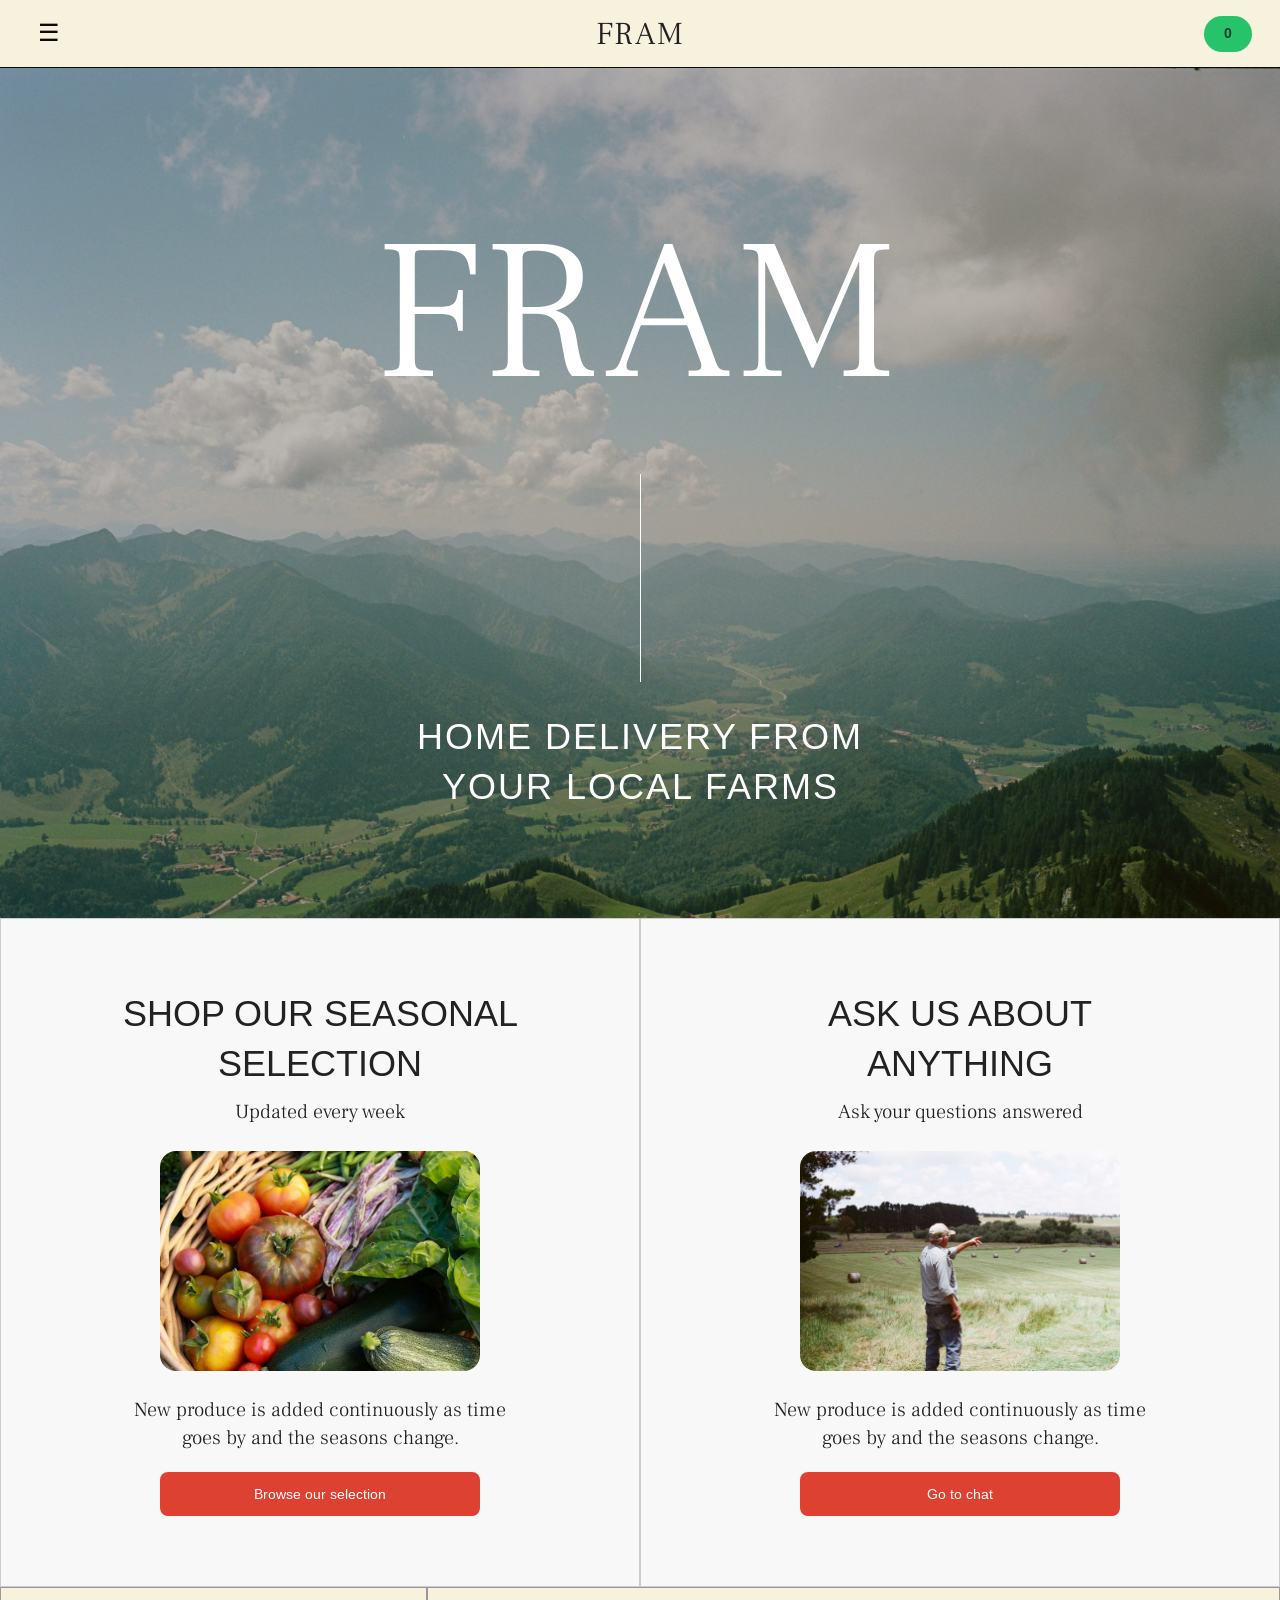
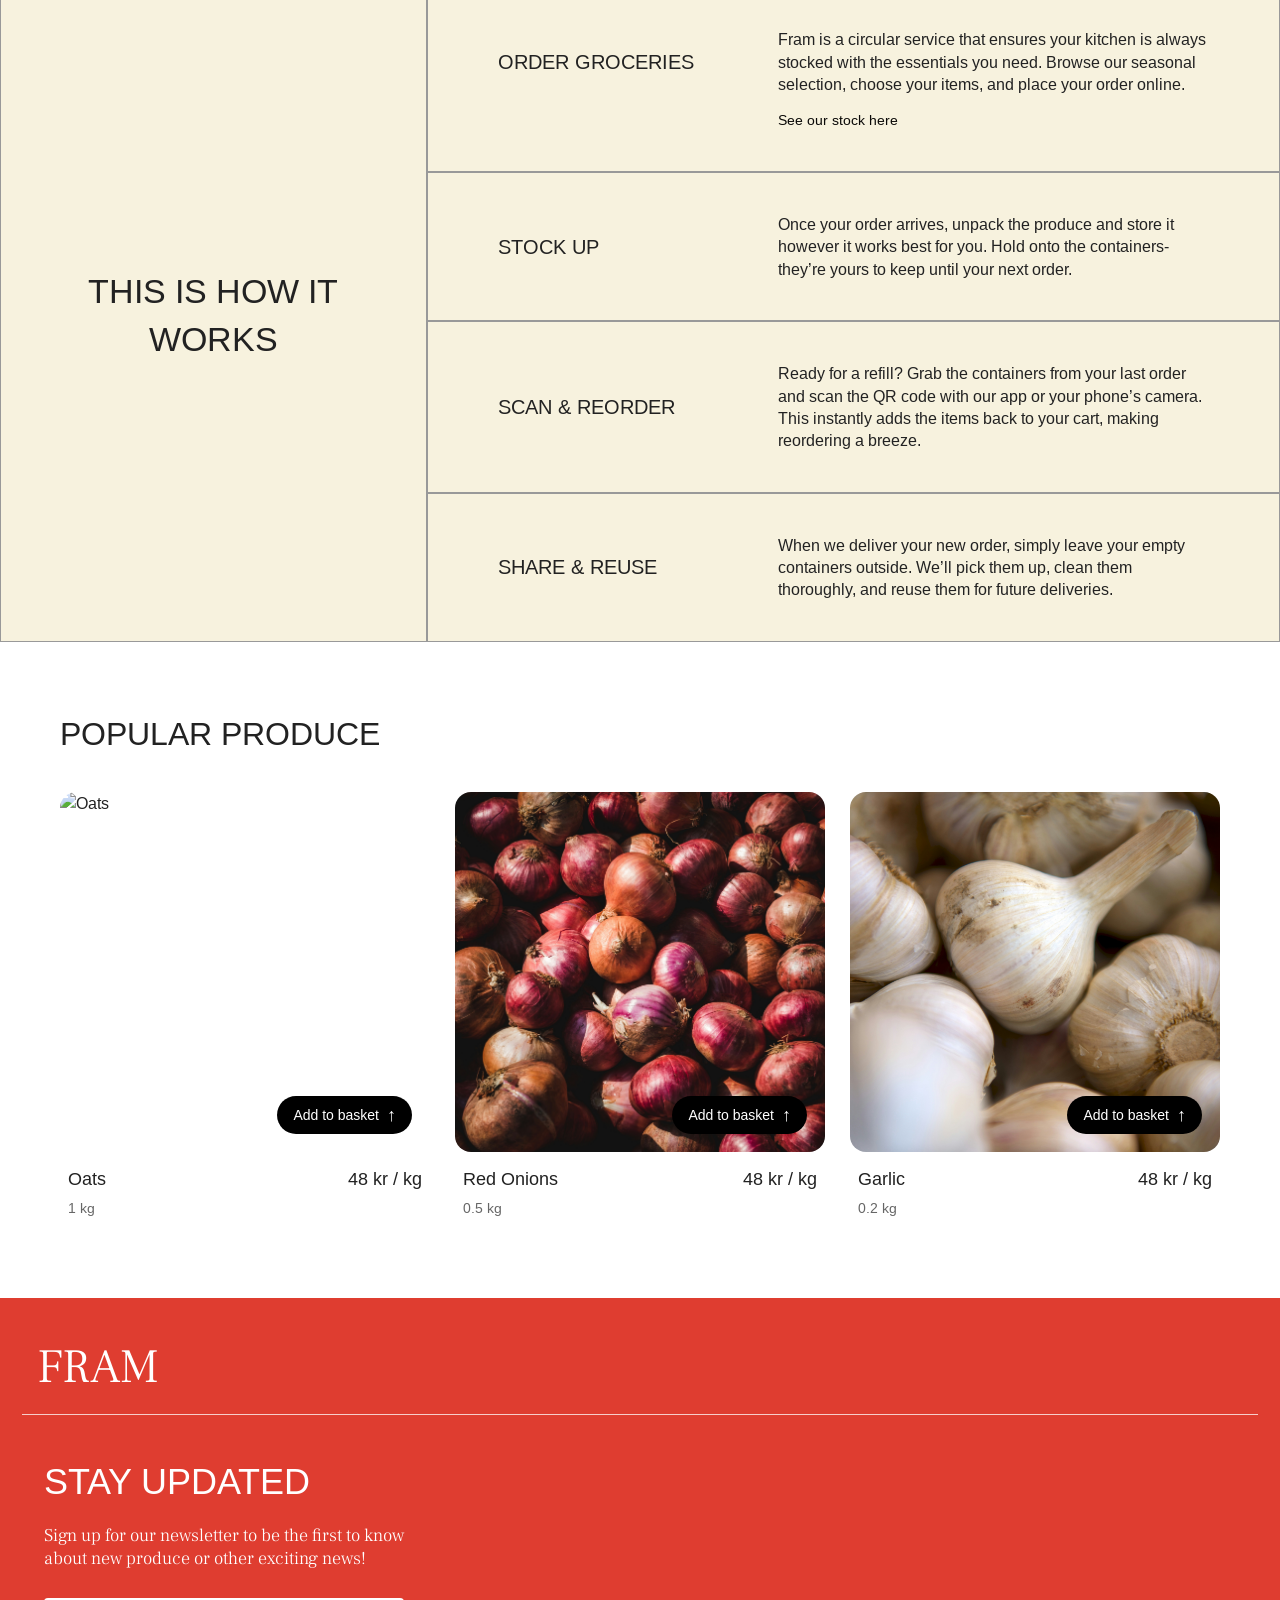
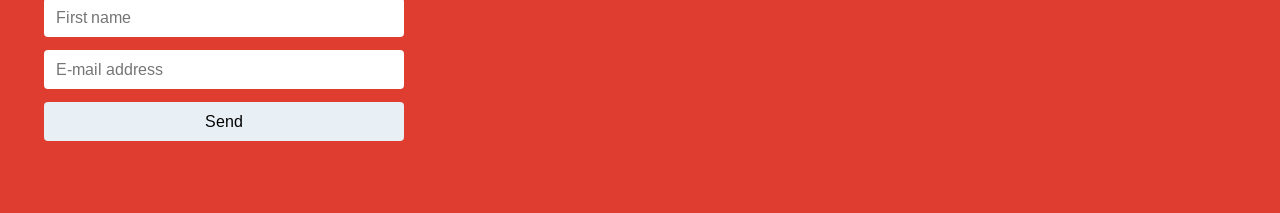
==== Code/index.html @ a62b8691 "Added the whole code for the homepage" ====
<!DOCTYPE html>
<html lang="en">
  
<head>
  <meta charset="UTF-8" />
  <meta name="viewport" content="width=device-width, initial-scale=1.0" />
  <title>FRAM</title>
  <link rel="stylesheet" href="styles.css" />
  <link href="https://fonts.googleapis.com/css2?family=Frank+Ruhl+Libre:wght@300;400;500;700&display=swap" rel="stylesheet">
  <link href="https://fonts.googleapis.com/css2?family=Arimo:wght@400;500;700&display=swap" rel="stylesheet">
</head>
<body>

  <!-- Header -->
  <header class="topbar">
  <button class="menu-btn" id="menuBtn" aria-label="Open menu">☰</button>
  <a href="index.html" class="logo">FRAM</a>
  <div class="status-dot">0</div>
</header>

<nav class="side-menu" id="sideMenu">
  <div class="side-menu-header">
    <button class="close-btn" id="closeMenu" aria-label="Close menu">×</button>
    <a href="index.html" class="side-menu-logo">FRAM</a>
    <div></div>
  </div>

  <div class="menu-links">
    <a href="#">PRODUCTS</a>
    <a href="#">CHAT</a>
  </div>

  <a href="#" class="checkout-link">CHECKOUT</a>
</nav>

<div class="menu-overlay" id="menuOverlay"></div>

  <!-- Hero -->
  <section class="hero">
    <div class="overlay">
      <h1>FRAM</h1>
      <div class="line"></div>
      <p>HOME DELIVERY FROM<br>YOUR LOCAL FARMS</p>
    </div>
  </section>

  <!-- Info Cards -->
  <section class="cards">

    <div class="card">
      <h2>SHOP OUR SEASONAL<br>SELECTION</h2>
      <small>Updated every week</small>

      <img src="./Images/a61e2f76326b4303dd1e07fd62874f1f8487b47d.png" alt="Vegetables" />

      <p>New produce is added continuously as time<br>goes by and the seasons change.</p>

      <button>Browse our selection</button>
    </div>

    <div class="card">
      <h2>ASK US ABOUT<br>ANYTHING</h2>
      <small>Ask your questions answered</small>

      <img src="./Images/c25deee9c80f790a131451b92d7231f3281e9aed.png" alt="Farmer" />

      <p>New produce is added continuously as time<br>goes by and the seasons change.</p>

      <button>Go to chat</button>
    </div>

  </section>

  <!-- How it works -->
  <section class="how-it-works">
    <div class="left-title">
      <h2>THIS IS HOW IT<br>WORKS</h2>
    </div>

    <div class="steps">

      <div class="step">
        <h3>ORDER GROCERIES</h3>
        <p>Fram is a circular service that ensures your kitchen is always stocked with the essentials you need. Browse our seasonal selection, choose your items, and place your order online.</p>
        <a href="#">See our stock here</a>
      </div>

      <div class="step">
        <h3>STOCK UP</h3>
        <p>Once your order arrives, unpack the produce and store it however it works best for you. Hold onto the containers-<br>they’re yours to keep until your next order.</p>
      </div>

      <div class="step">
        <h3>SCAN & REORDER</h3>
        <p>Ready for a refill? Grab the containers from your last order and scan the QR code with our app or your phone’s camera. This instantly adds the items back to your cart, making reordering a breeze.</p>
      </div>

      <div class="step">
        <h3>SHARE & REUSE</h3>
        <p>When we deliver your new order, simply leave your empty containers outside. We’ll pick them up, clean them thoroughly, and reuse them for future deliveries.</p>
      </div>

    </div>
  </section>

  <!-- Products -->
<section class="products">
  <h2>POPULAR PRODUCE</h2>

  <div class="product-grid">
    <article class="product">
      <div class="product-image">
        <img src="./Images/92e4a0dc87745e648e6ad654e16c14d6c05d9b00.png" alt="Oats" />
        <button class="basket-btn">Add to basket <span>↑</span></button>
      </div>

      <div class="product-info">
        <div>
          <h4>Oats</h4>
          <p>1 kg</p>
        </div>
        <span>48 kr / kg</span>
      </div>
    </article>

    <article class="product">
      <div class="product-image">
        <img src="./Images/158bf316431f6af438f017834faa025d182d6134.png" alt="Red onions" />
        <button class="basket-btn">Add to basket <span>↑</span></button>
      </div>

      <div class="product-info">
        <div>
          <h4>Red Onions</h4>
          <p>0.5 kg</p>
        </div>
        <span>48 kr / kg</span>
      </div>
    </article>

    <article class="product">
      <div class="product-image">
        <img src="./Images/94ef6cc51e2f35d84c7e484720d9db8ac961e1a8.png" alt="Garlic" />
        <button class="basket-btn">Add to basket <span>↑</span></button>
      </div>

      <div class="product-info">
        <div>
          <h4>Garlic</h4>
          <p>0.2 kg</p>
        </div>
        <span>48 kr / kg</span>
      </div>
    </article>
  </div>
</section>

  <!-- Footer -->
  <footer>
    <h2>FRAM</h2>

    <div class="newsletter">
      <h3>STAY UPDATED</h3>
      <p>Sign up for our newsletter to be the first to know about new produce or other exciting news!</p>

      <form>
        <input type="text" placeholder="First name" />
        <input type="email" placeholder="E-mail address" />
        <button type="submit">Send</button>
      </form>
    </div>
  </footer>

  <script src="script.js"></script>
</body>
</html>
---- Code/styles.css ----
/* CSS code */

* {
  margin: 0;
  padding: 0;
  box-sizing: border-box;
}

/* Body */
body {
  font-family: 'Arimo', sans-serif;
  background: #f4f4f4;
  color: #222;
  line-height: 1.4;
}

/* Top Bar */
.topbar {
  height: 68px;
  background: #f7f2de;
  border-bottom: 1px solid #0B0A08;
  display: grid;
  grid-template-columns: 80px 1fr 80px;
  align-items: center;
  padding: 0 28px;
}

.logo {
  font-size: 32px;
  letter-spacing: 2px;
  font-family: 'Frank Ruhl Libre', serif;
  font-weight: 300;
  justify-self: center;
  color: #212121;
  line-height: 1;
  text-decoration: none;
  cursor: pointer;
}

/* Prevent color change on hover */
.logo:hover {
  color: #212121;
}

/* Hamburger menu */
.menu,
.menu-btn {
  all: unset;
  justify-self: start;
  font-size: 24px;
  line-height: 1;
  cursor: pointer;
  color: #0B0A08;
  padding: 10px;
  display: flex;
  align-items: center;
}

.menu-btn:hover {
  opacity: 40%;
}

.menu {
  font-size: 36px;
}

.status-dot {
  justify-self: end;
  width: 48px;
  height: 36px;
  background: #27c36a;
  border-radius: 999px;
  display: flex;
  align-items: center;
  justify-content: center;
  color: #183a27;
  font-size: 14px;
  font-weight: 600;
}

/* Side Menu */
.side-menu {
  position: absolute;
  top: 0;
  left: 0;
  width: 475px;
  height: 960px;
  background: #008F51;
  z-index: 20;
  transform: translateX(-100%);
  transition: transform 0.25s ease;
  display: flex;
  flex-direction: column;
}

.side-menu.open {
  transform: translateX(0);
}

.side-menu-header {
  height: 68px;
  border-bottom: 1px solid #0B0A08;
  display: grid;
  grid-template-columns: 60px 1fr 60px;
  align-items: center;
}

.close-btn {
  background: none;
  border: none;
  font-size: 32px;
  line-height: 1;
  cursor: pointer;
  color: #0B0A08;
  padding-left: 14px;
  justify-self: start;
}

.close-btn:hover {
  opacity: 40%;
}

/* Logo hidden on desktop */
.side-menu-logo {
  display: none;
}

/* Menu links (DESKTOP) */
.menu-links a,
.checkout-link {
  color: #0B0A08;
  text-decoration: none;
  font-family: 'Arimo', sans-serif;
  font-size: 36px;
  font-weight: 400;
  transition: all 0.2s ease;
}

.menu-links a:hover,
.checkout-link:hover {
  text-decoration: underline;
  text-underline-offset: 4px;
}

.menu-links {
  margin-top: 165px;
  display: flex;
  flex-direction: column;
  align-items: center;
  gap: 12px;
}

.checkout-link {
  margin-top: auto;
  margin-bottom: 80px;
  align-self: center;
}

/* Overlay */
.menu-overlay {
  position: fixed;
  inset: 0;
  background: transparent;
  z-index: 10;
  display: none;
}

.menu-overlay.open {
  display: block;
}

/* ===================== */
/* MOBILE */
/* ===================== */
@media (max-width: 768px) {
  .side-menu {
    position: fixed;
    width: 100%;
    height: 100vh;
  }

  .side-menu-header {
    height: 68px;
  }

  .close-btn {
    font-size: 36px;
  }

  /* Logo only on mobile */
  .side-menu-logo {
    display: block;
    font-family: 'Frank Ruhl Libre', serif;
    font-size: 32px;
    font-weight: 300;
    letter-spacing: 1px;
    color: #0B0A08;
    text-decoration: none;
    justify-self: center;
    line-height: 1;
    cursor: pointer;
  }

  .side-menu-logo:hover {
    color: #0B0A08;
  }

  .menu-links {
    margin-top: 100px;
  }

  /* Menu links (MOBILE) */
  .menu-links a,
  .checkout-link {
    font-size: 24px;
  }

  .checkout-link {
    margin-bottom: 100px;
  }
}

/* Hero */
.hero {
  height: 100vh;
  min-height: 600px;
  max-height: 850px;
  background-image: url("./Images/a208d3071d7d0997b70f79c330d5fbd100762fd6.png");
  background-size: cover;
  background-position: center;
  background-repeat: no-repeat;
  position: relative;
}

.overlay {
  background: rgba(0,0,0,0.18);
  width: 100%;
  height: 100%;
  color: white;
  text-align: center;
  display: flex;
  flex-direction: column;
  justify-content: center;
  align-items: center;
  padding: 20px;
}

.overlay h1 {
  font-family: 'Frank Ruhl Libre', serif;
  font-weight: 300;
  font-size: 200px;
  letter-spacing: 6px;
}

.overlay p {
  font-family: 'Arimo', sans-serif;
  font-size: 36px;
  letter-spacing: 2px;
  margin-top: 10px;
}

.line {
  width: 1px;
  height: 208px;
  background: white;
  margin: 20px 0;
}

@media (max-width: 768px) {
  .overlay h1 {
    font-size: 75px;
  }
}

/* Cards */
.cards {
  display: grid;
  grid-template-columns: 1fr 1fr;
}

.card {
  background: #f8f8f8;
  padding: 70px 30px;
  text-align: center;
  border: 1px solid #ccc;
}

.card h2 {
  font-family: 'Arimo', sans-serif;
  font-size: 36px;
  margin-bottom: 8px;
  font-weight: 400;
}

.card small {
  display: block;
  margin-bottom: 25px;
  font-family: 'Frank Ruhl Libre', serif;
  font-weight: 300;
  font-size: 20px;
}

.card img {
  width: 100%;
  max-width: 320px;
  height: 220px;
  object-fit: cover;
  margin-bottom: 20px;
  border-radius: 16px;
}

.card p {
  font-family: 'Frank Ruhl Libre', serif;
  font-weight: 300;
  font-size: 20px;
  margin-bottom: 20px;
}

.card button {
  width: 320px;
  height: 44px;
  margin: 0 auto;
  padding: 10px 16px;
  border-radius: 8px;
  background: #dc4131;
  color: white;
  border: none;
  cursor: pointer;
  display: flex;
  align-items: center;
  justify-content: center;
  gap: 10px;
  font-family: 'Arimo', sans-serif;
  font-size: 14px;
}

.card button:hover {
  background: #AE2E21;
  transition: background 0.2s ease, transform 0.2s ease;
}

@media (max-width: 768px) {
  .cards {
    grid-template-columns: 1fr;
  }
}

/* How it works */
.how-it-works {
  display: grid;
  grid-template-columns: 1fr 2fr;
  background: #f7f2de;
}

.how-it-works a {
  font-family: 'Arimo', sans-serif;
  font-size: 14px;
  color: #0B0A08;
  text-decoration: none;
  display: inline-block;
  margin-top: 16px;
}

.how-it-works a:hover {
  text-decoration: underline;
  text-underline-offset: 3px;
}

.left-title {
  display: flex;
  justify-content: center;
  align-items: center;
  border: 1px solid #999;
  padding: 40px;
  text-align: center;
}

.left-title h2 {
  font-size: 34px;
  font-weight: 400;
}

.steps .step {
  border: 1px solid #999;
  padding: 40px 70px;
  display: grid;
  grid-template-columns: 220px 1fr;
  column-gap: 60px;
  align-items: center;
}

.step h3 {
  font-size: 20px;
  margin: 0;
  font-family: 'Arimo', sans-serif;
  font-weight: 400;
}

.step p {
  font-size: 16px;
  margin: 0;
  max-width: 520px;
}

.step a {
  grid-column: 2;
}

@media (max-width: 768px) {
  .how-it-works {
    grid-template-columns: 1fr;
  }

  .left-title {
    padding: 30px;
  }

  .steps .step {
    grid-template-columns: 1fr;
    padding: 32px 24px;
    row-gap: 16px;
  }

  .step a {
    grid-column: 1;
  }
}

/* Products */
.products {
  padding: 50px 30px;
  background: #fff;
  overflow: hidden;
}

.products h2 {
  font-size: 32px;
  margin-bottom: 35px;
  font-weight: 400;
}

.product-grid {
  display: flex;
  gap: 25px;
  overflow-x: auto;
  scroll-snap-type: x mandatory;
  padding-bottom: 10px;
}

.product-grid::-webkit-scrollbar {
  display: none;
}

.product {
  flex: 0 0 75%;
  scroll-snap-align: start;
}

.product-image {
  position: relative;
  width: 100%;
}

.product-image img {
  width: 100%;
  height: 250px;
  object-fit: cover;
  border-radius: 16px;
  display: block;
}

.basket-btn {
  position: absolute;
  right: 18px;
  bottom: 18px;
  border: none;
  background: #000;
  color: #fff;
  padding: 10px 16px;
  border-radius: 999px;
  font-size: 14px;
  cursor: pointer;
  display: flex;
  align-items: center;
  gap: 8px;
  transition: transform 0.1s ease, box-shadow 0.1s ease;
}

.basket-btn:active {
  transform: translateY(4px);
  box-shadow: 0 0 0 #222;
}

.basket-btn span {
  font-size: 18px;
  line-height: 1;
}

.basket-btn:hover {
  background: #333;
  transition: background 0.2s ease, transform 0.2s ease;
}

.product-info {
  display: flex;
  justify-content: space-between;
  align-items: flex-start;
  padding: 14px 8px 0;
  gap: 16px;
}

.product-info h4 {
  font-size: 18px;
  margin: 0 0 8px;
  font-weight: 400;
}

.product-info p {
  font-size: 14px;
  margin: 0;
  color: #666;
}

.product-info > span {
  font-size: 18px;
  white-space: nowrap;
}

@media (min-width: 768px) {
  .product-grid {
    display: grid;
    grid-template-columns: repeat(3, 1fr);
    overflow: visible;
  }

  .product {
    flex: initial;
  }

  .product-image img {
    height: 300px;
  }
}

@media (min-width: 1200px) {
  .products {
    padding: 70px 60px;
  }

  .product-image img {
    height: 360px;
  }
}

/* Footer */
footer {
  background: #df3d30;
  color: white;
  padding: 36px 22px 72px;
}

footer h2 {
  font-family: 'Frank Ruhl Libre', serif;
  font-size: 48px;
  font-weight: 300;
  margin: 0 0 42px;
  padding-left: 15px;
  padding-bottom: 12px;
  border-bottom: 1px solid rgba(255, 255, 255, 0.75);
}

.newsletter {
  margin-left: 22px;
  max-width: 360px;
}

.newsletter h3 {
  font-family: 'Arimo', sans-serif;
  font-size: 36px;
  font-weight: 400;
  margin: 0 0 18px;
}

.newsletter p {
  font-family: 'Frank Ruhl Libre', serif;
  font-weight: 300;
  font-size: 18px;
  line-height: 1.25;
  margin: 0 0 28px;
}

form {
  display: flex;
  flex-direction: column;
  gap: 13px;
  font-family: 'Arimo', sans-serif;
  font-size: 16px;
}

input {
  width: 100%;
  padding: 10px 12px;
  border: none;
  border-radius: 4px;
  font-size: 16px;
  font-family: 'Arimo', sans-serif;
}

form button {
  width: 100%;
  padding: 10px;
  border: none;
  border-radius: 4px;
  background: #e8f0f5;
  color: black;
  font-size: 16px;
  font-family: 'Arimo', sans-serif;
  cursor: pointer;
}

form button:hover {
  background: #c8d4db;
  transition: background 0.2s ease;
}

@media (max-width: 768px) {
  footer {
    padding: 42px 17px 74px;
  }

  footer h2 {
    margin-bottom: 56px;
    padding-left: 20px;
  }

  .newsletter {
    margin-left: 17px;
    max-width: none;
  }

  .newsletter h3 {
    font-size: 24px;
    margin-bottom: 28px;
  }

  .newsletter p {
    font-size: 18px;
    max-width: 330px;
    margin-bottom: 52px;
  }

  form {
    gap: 14px;
    max-width: 390px;
  }

  input,
  form button {
    font-size: 18px;
    padding: 14px 13px;
    border-radius: 5px;
  }
}
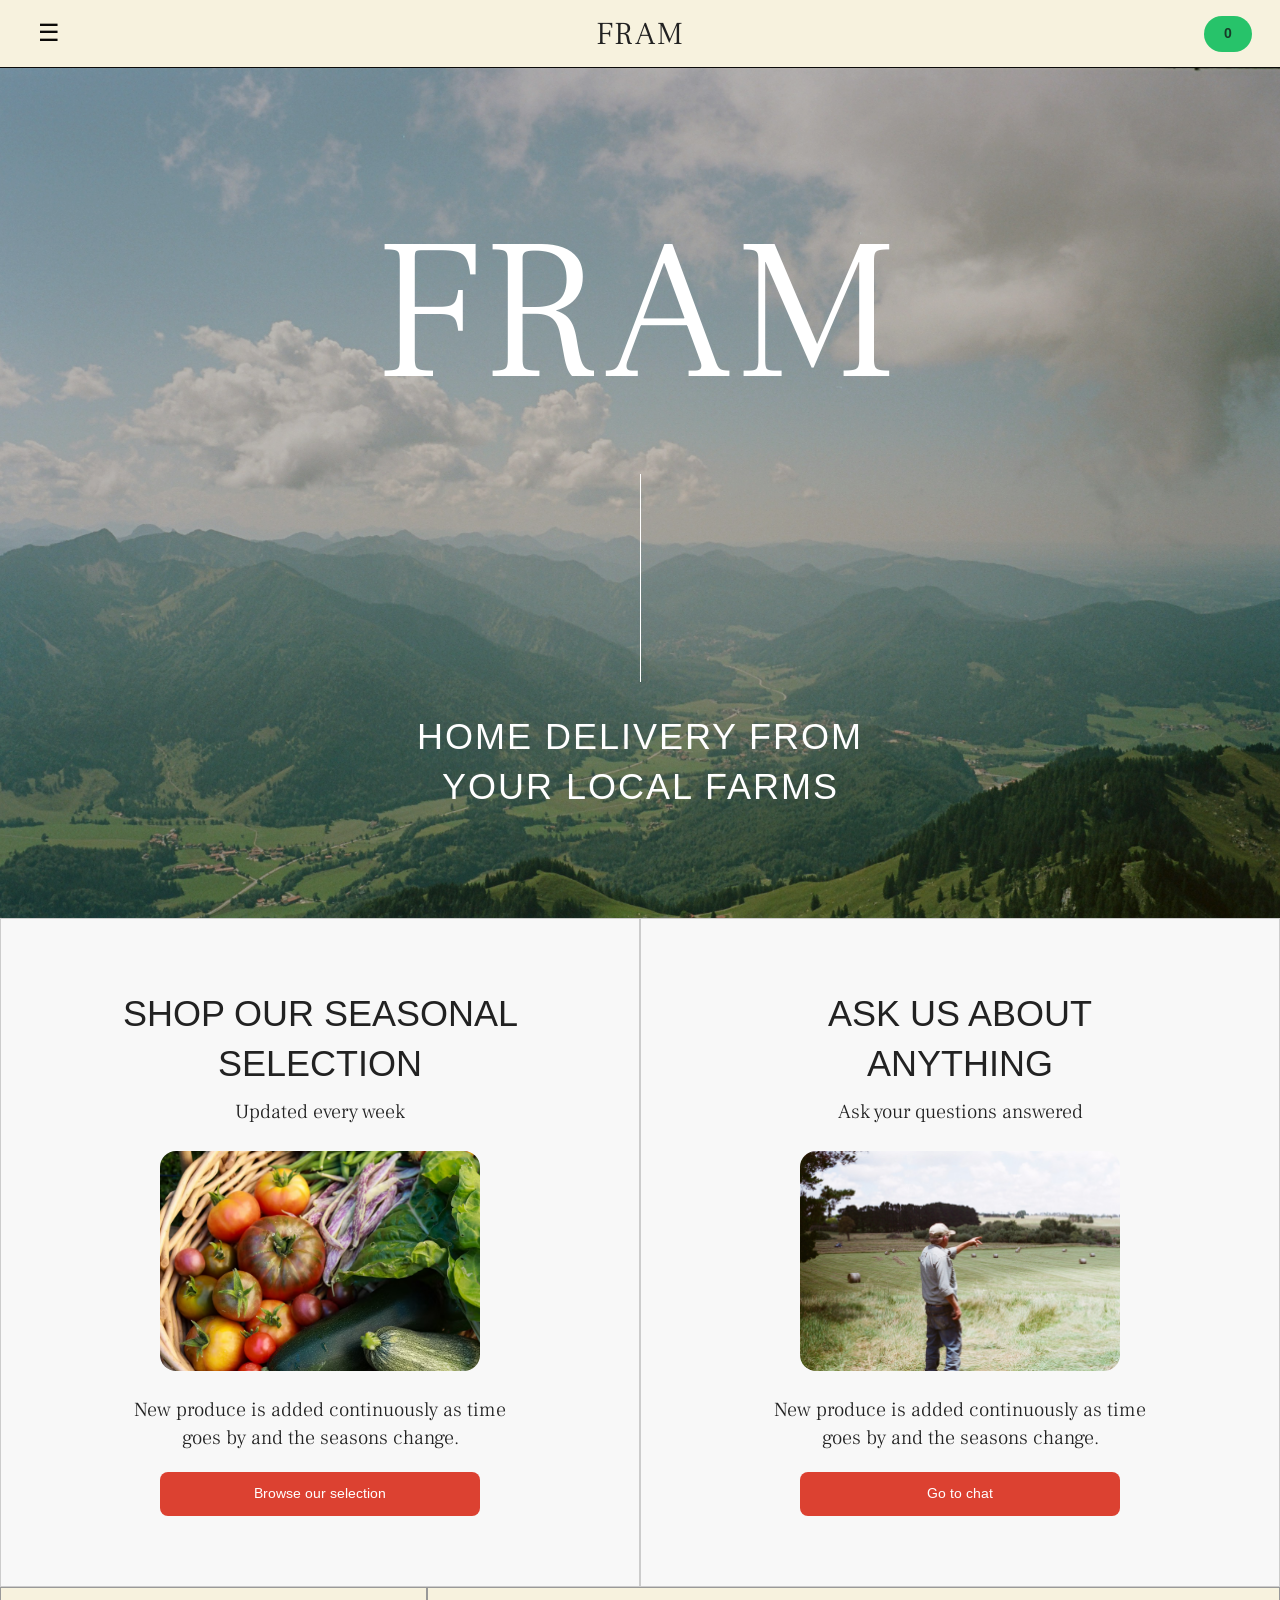
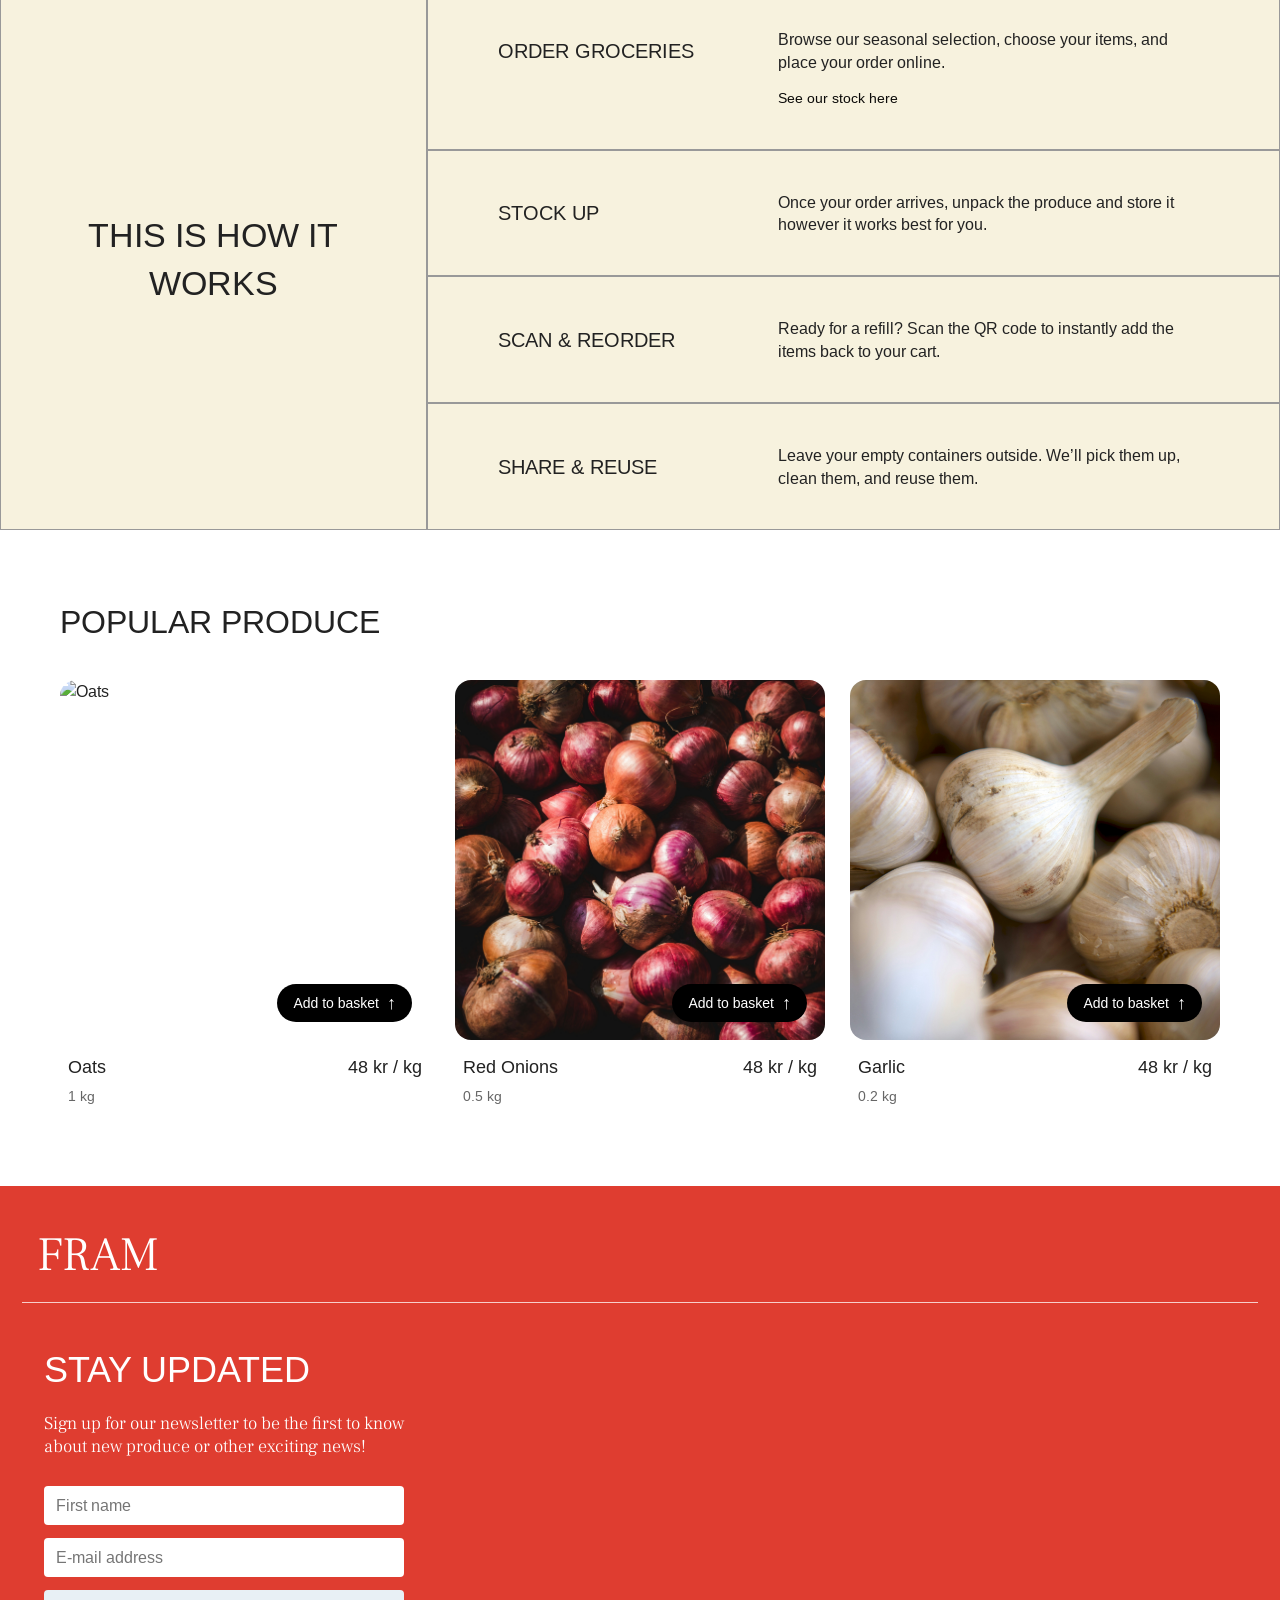
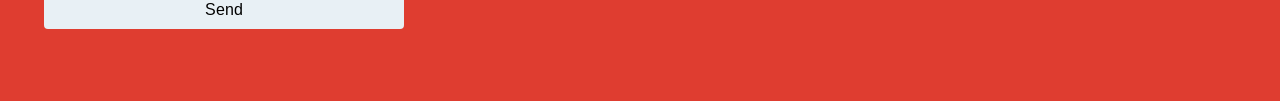
==== commit 1408b8f7: "All pages are updated" ====
--- a/Code/index.html
+++ b/Code/index.html
@@ -1,6 +1,5 @@
 <!DOCTYPE html>
 <html lang="en">
-  
 <head>
   <meta charset="UTF-8" />
   <meta name="viewport" content="width=device-width, initial-scale=1.0" />
@@ -9,33 +8,31 @@
   <link href="https://fonts.googleapis.com/css2?family=Frank+Ruhl+Libre:wght@300;400;500;700&display=swap" rel="stylesheet">
   <link href="https://fonts.googleapis.com/css2?family=Arimo:wght@400;500;700&display=swap" rel="stylesheet">
 </head>
+
 <body>
+  <header class="topbar">
+    <button class="menu-btn" id="menuBtn" aria-label="Open menu">☰</button>
+    <a href="index.html" class="logo">FRAM</a>
+    <div class="status-dot">0</div>
+  </header>
 
-  <!-- Header -->
-  <header class="topbar">
-  <button class="menu-btn" id="menuBtn" aria-label="Open menu">☰</button>
-  <a href="index.html" class="logo">FRAM</a>
-  <div class="status-dot">0</div>
-</header>
+  <nav class="side-menu" id="sideMenu">
+    <div class="side-menu-header">
+      <button class="close-btn" id="closeMenu" aria-label="Close menu">×</button>
+      <a href="index.html" class="side-menu-logo">FRAM</a>
+      <div></div>
+    </div>
 
-<nav class="side-menu" id="sideMenu">
-  <div class="side-menu-header">
-    <button class="close-btn" id="closeMenu" aria-label="Close menu">×</button>
-    <a href="index.html" class="side-menu-logo">FRAM</a>
-    <div></div>
-  </div>
+    <div class="menu-links">
+      <a href="products.html">PRODUCTS</a>
+      <a href="chat.html">CHAT</a>
+    </div>
 
-  <div class="menu-links">
-    <a href="#">PRODUCTS</a>
-    <a href="#">CHAT</a>
-  </div>
+    <a href="#" class="checkout-link">CHECKOUT</a>
+  </nav>
 
-  <a href="#" class="checkout-link">CHECKOUT</a>
-</nav>
+  <div class="menu-overlay" id="menuOverlay"></div>
 
-<div class="menu-overlay" id="menuOverlay"></div>
-
-  <!-- Hero -->
   <section class="hero">
     <div class="overlay">
       <h1>FRAM</h1>
@@ -44,125 +41,106 @@
     </div>
   </section>
 
-  <!-- Info Cards -->
   <section class="cards">
-
     <div class="card">
       <h2>SHOP OUR SEASONAL<br>SELECTION</h2>
       <small>Updated every week</small>
-
       <img src="./Images/a61e2f76326b4303dd1e07fd62874f1f8487b47d.png" alt="Vegetables" />
-
       <p>New produce is added continuously as time<br>goes by and the seasons change.</p>
-
-      <button>Browse our selection</button>
+      <a href="products.html" class="card-button">Browse our selection</a>
     </div>
 
     <div class="card">
       <h2>ASK US ABOUT<br>ANYTHING</h2>
       <small>Ask your questions answered</small>
-
       <img src="./Images/c25deee9c80f790a131451b92d7231f3281e9aed.png" alt="Farmer" />
-
       <p>New produce is added continuously as time<br>goes by and the seasons change.</p>
-
-      <button>Go to chat</button>
+      <a href="chat.html" class="card-button">Go to chat</a>
     </div>
-
   </section>
 
-  <!-- How it works -->
   <section class="how-it-works">
     <div class="left-title">
       <h2>THIS IS HOW IT<br>WORKS</h2>
     </div>
 
     <div class="steps">
-
       <div class="step">
         <h3>ORDER GROCERIES</h3>
-        <p>Fram is a circular service that ensures your kitchen is always stocked with the essentials you need. Browse our seasonal selection, choose your items, and place your order online.</p>
-        <a href="#">See our stock here</a>
+        <p>Browse our seasonal selection, choose your items, and place your order online.</p>
+        <a href="products.html">See our stock here</a>
       </div>
 
       <div class="step">
         <h3>STOCK UP</h3>
-        <p>Once your order arrives, unpack the produce and store it however it works best for you. Hold onto the containers-<br>they’re yours to keep until your next order.</p>
+        <p>Once your order arrives, unpack the produce and store it however it works best for you.</p>
       </div>
 
       <div class="step">
         <h3>SCAN & REORDER</h3>
-        <p>Ready for a refill? Grab the containers from your last order and scan the QR code with our app or your phone’s camera. This instantly adds the items back to your cart, making reordering a breeze.</p>
+        <p>Ready for a refill? Scan the QR code to instantly add the items back to your cart.</p>
       </div>
 
       <div class="step">
         <h3>SHARE & REUSE</h3>
-        <p>When we deliver your new order, simply leave your empty containers outside. We’ll pick them up, clean them thoroughly, and reuse them for future deliveries.</p>
+        <p>Leave your empty containers outside. We’ll pick them up, clean them, and reuse them.</p>
       </div>
-
     </div>
   </section>
 
-  <!-- Products -->
-<section class="products">
-  <h2>POPULAR PRODUCE</h2>
+  <section class="products">
+    <h2>POPULAR PRODUCE</h2>
 
-  <div class="product-grid">
-    <article class="product">
-      <div class="product-image">
-        <img src="./Images/92e4a0dc87745e648e6ad654e16c14d6c05d9b00.png" alt="Oats" />
-        <button class="basket-btn">Add to basket <span>↑</span></button>
-      </div>
+    <div class="product-grid">
+      <article class="product">
+        <div class="product-image">
+          <img src="./Images/92e4a0dc87745e648e6ad654e16c14d6c05d9b00.png" alt="Oats" />
+          <button class="basket-btn">Add to basket <span>↑</span></button>
+        </div>
+        <div class="product-info">
+          <div>
+            <h4>Oats</h4>
+            <p>1 kg</p>
+          </div>
+          <span>48 kr / kg</span>
+        </div>
+      </article>
 
-      <div class="product-info">
-        <div>
-          <h4>Oats</h4>
-          <p>1 kg</p>
+      <article class="product">
+        <div class="product-image">
+          <img src="./Images/158bf316431f6af438f017834faa025d182d6134.png" alt="Red onions" />
+          <button class="basket-btn">Add to basket <span>↑</span></button>
         </div>
-        <span>48 kr / kg</span>
-      </div>
-    </article>
+        <div class="product-info">
+          <div>
+            <h4>Red Onions</h4>
+            <p>0.5 kg</p>
+          </div>
+          <span>48 kr / kg</span>
+        </div>
+      </article>
 
-    <article class="product">
-      <div class="product-image">
-        <img src="./Images/158bf316431f6af438f017834faa025d182d6134.png" alt="Red onions" />
-        <button class="basket-btn">Add to basket <span>↑</span></button>
-      </div>
+      <article class="product">
+        <div class="product-image">
+          <img src="./Images/94ef6cc51e2f35d84c7e484720d9db8ac961e1a8.png" alt="Garlic" />
+          <button class="basket-btn">Add to basket <span>↑</span></button>
+        </div>
+        <div class="product-info">
+          <div>
+            <h4>Garlic</h4>
+            <p>0.2 kg</p>
+          </div>
+          <span>48 kr / kg</span>
+        </div>
+      </article>
+    </div>
+  </section>
 
-      <div class="product-info">
-        <div>
-          <h4>Red Onions</h4>
-          <p>0.5 kg</p>
-        </div>
-        <span>48 kr / kg</span>
-      </div>
-    </article>
-
-    <article class="product">
-      <div class="product-image">
-        <img src="./Images/94ef6cc51e2f35d84c7e484720d9db8ac961e1a8.png" alt="Garlic" />
-        <button class="basket-btn">Add to basket <span>↑</span></button>
-      </div>
-
-      <div class="product-info">
-        <div>
-          <h4>Garlic</h4>
-          <p>0.2 kg</p>
-        </div>
-        <span>48 kr / kg</span>
-      </div>
-    </article>
-  </div>
-</section>
-
-  <!-- Footer -->
   <footer>
     <h2>FRAM</h2>
-
     <div class="newsletter">
       <h3>STAY UPDATED</h3>
       <p>Sign up for our newsletter to be the first to know about new produce or other exciting news!</p>
-
       <form>
         <input type="text" placeholder="First name" />
         <input type="email" placeholder="E-mail address" />
--- a/Code/styles.css
+++ b/Code/styles.css
@@ -6,12 +6,33 @@
   box-sizing: border-box;
 }
 
+html.open-chat-loading body {
+  visibility: hidden;
+}
+
+html.open-chat-loading body.chat-ready {
+  visibility: visible;
+}
+
+html,
+body {
+  width: 100%;
+  max-width: 100%;
+  overflow-x: hidden;
+}
+
 /* Body */
 body {
   font-family: 'Arimo', sans-serif;
   background: #f4f4f4;
   color: #222;
   line-height: 1.4;
+  padding-top: 68px;
+}
+
+/* Body product page */
+.products-page {
+  background: #f7f2de;
 }
 
 /* Top Bar */
@@ -23,6 +44,11 @@
   grid-template-columns: 80px 1fr 80px;
   align-items: center;
   padding: 0 28px;
+  position: fixed;
+  top: 0;
+  left: 0;
+  width: 100%;
+  z-index: 10000;
 }
 
 .logo {
@@ -37,7 +63,6 @@
   cursor: pointer;
 }
 
-/* Prevent color change on hover */
 .logo:hover {
   color: #212121;
 }
@@ -86,7 +111,7 @@
   width: 475px;
   height: 960px;
   background: #008F51;
-  z-index: 20;
+  z-index: 20000;
   transform: translateX(-100%);
   transition: transform 0.25s ease;
   display: flex;
@@ -120,12 +145,10 @@
   opacity: 40%;
 }
 
-/* Logo hidden on desktop */
 .side-menu-logo {
   display: none;
 }
 
-/* Menu links (DESKTOP) */
 .menu-links a,
 .checkout-link {
   color: #0B0A08;
@@ -156,12 +179,11 @@
   align-self: center;
 }
 
-/* Overlay */
 .menu-overlay {
   position: fixed;
   inset: 0;
   background: transparent;
-  z-index: 10;
+  z-index: 1500;
   display: none;
 }
 
@@ -169,9 +191,7 @@
   display: block;
 }
 
-/* ===================== */
-/* MOBILE */
-/* ===================== */
+/* Mobile menu */
 @media (max-width: 768px) {
   .side-menu {
     position: fixed;
@@ -187,7 +207,6 @@
     font-size: 36px;
   }
 
-  /* Logo only on mobile */
   .side-menu-logo {
     display: block;
     font-family: 'Frank Ruhl Libre', serif;
@@ -209,7 +228,6 @@
     margin-top: 100px;
   }
 
-  /* Menu links (MOBILE) */
   .menu-links a,
   .checkout-link {
     font-size: 24px;
@@ -316,7 +334,7 @@
   margin-bottom: 20px;
 }
 
-.card button {
+.card-button {
   width: 320px;
   height: 44px;
   margin: 0 auto;
@@ -332,9 +350,10 @@
   gap: 10px;
   font-family: 'Arimo', sans-serif;
   font-size: 14px;
-}
-
-.card button:hover {
+  text-decoration: none;
+}
+
+.card-button:hover {
   background: #AE2E21;
   transition: background 0.2s ease, transform 0.2s ease;
 }
@@ -429,8 +448,15 @@
 /* Products */
 .products {
   padding: 50px 30px;
+  overflow: hidden;
+}
+
+body:not(.products-page) .products {
   background: #fff;
-  overflow: hidden;
+}
+
+.products-page .products {
+  background: #f7f2de;
 }
 
 .products h2 {
@@ -552,6 +578,68 @@
   }
 }
 
+/* Partner Farms */
+.partner-farms {
+  display: grid;
+  grid-template-columns: 1fr 2fr;
+  min-height: 360px;
+  background: #f7f2de;
+  border-top: 1px solid #0B0A08;
+  border-bottom: 8px solid #df3d30;
+}
+
+.partner-title {
+  display: flex;
+  justify-content: center;
+  align-items: center;
+  border-right: 1px solid #0B0A08;
+  text-align: center;
+  padding: 40px;
+}
+
+.partner-title h2 {
+  font-family: 'Arimo', sans-serif;
+  font-size: 36px;
+  font-weight: 400;
+  line-height: 1.1;
+}
+
+.partner-map {
+  display: flex;
+  justify-content: center;
+  align-items: center;
+  padding: 70px;
+}
+
+.partner-map iframe {
+  max-width: 640px;
+  height: 260px;
+  border-radius: 16px;
+}
+
+@media (max-width: 768px) {
+  .partner-farms {
+    grid-template-columns: 1fr;
+  }
+
+  .partner-title {
+    border-right: none;
+    border-bottom: 1px solid #0B0A08;
+  }
+
+  .partner-title h2 {
+    font-size: 24px;
+  }
+
+  .partner-map {
+    padding: 30px 20px;
+  }
+
+  .partner-map iframe {
+    height: 260px;
+  }
+}
+
 /* Footer */
 footer {
   background: #df3d30;
@@ -589,7 +677,7 @@
   margin: 0 0 28px;
 }
 
-form {
+.newsletter form {
   display: flex;
   flex-direction: column;
   gap: 13px;
@@ -606,7 +694,7 @@
   font-family: 'Arimo', sans-serif;
 }
 
-form button {
+.newsletter form button {
   width: 100%;
   padding: 10px;
   border: none;
@@ -618,7 +706,7 @@
   cursor: pointer;
 }
 
-form button:hover {
+.newsletter form button:hover {
   background: #c8d4db;
   transition: background 0.2s ease;
 }
@@ -649,15 +737,203 @@
     margin-bottom: 52px;
   }
 
-  form {
+  .newsletter form {
     gap: 14px;
     max-width: 390px;
   }
 
   input,
-  form button {
+  .newsletter form button {
     font-size: 18px;
     padding: 14px 13px;
     border-radius: 5px;
   }
+}
+
+/* Chat */
+.chat-body {
+  background: #f4f4f4;
+}
+
+.chat-page {
+  position: fixed;
+  top: 68px;
+  left: 0;
+  width: 100%;
+  height: calc(100dvh - 68px);
+  background-image: url("./Images/a208d3071d7d0997b70f79c330d5fbd100762fd6.png");
+  background-size: cover;
+  background-position: center;
+  display: none;
+  justify-content: center;
+  align-items: center;
+  padding: 70px 20px;
+  z-index: 900;
+}
+
+.chat-page.open {
+  display: flex;
+}
+
+.chat-window {
+  width: 510px;
+  height: 720px;
+  background: white;
+  border-radius: 14px;
+  padding: 18px;
+  display: flex;
+  flex-direction: column;
+}
+
+.chat-messages {
+  flex: 1;
+  display: flex;
+  flex-direction: column;
+  justify-content: flex-end;
+  gap: 8px;
+  overflow-y: auto;
+}
+
+.chat-row {
+  display: flex;
+  align-items: center;
+  gap: 12px;
+  margin-top: 10px;
+}
+
+.user-row {
+  justify-content: flex-end;
+  margin-top: 18px;
+}
+
+.chat-name {
+  font-family: 'Frank Ruhl Libre', serif;
+  font-size: 16px;
+  width: 44px;
+  text-align: left;
+  flex-shrink: 0;
+}
+
+.chat-bubble {
+  max-width: 75%;
+  min-height: 39px;
+  padding: 12px 16px;
+  border-radius: 16px;
+  font-size: 14px;
+  line-height: 1.35;
+  display: flex;
+  align-items: center;
+}
+
+.bot-bubble {
+  background: #f7f2de;
+}
+
+.user-bubble {
+  background: #e4eef4;
+}
+
+.loading-bubble {
+  background: #f7f2de;
+  height: 39px;
+  padding: 12px 16px;
+  font-size: 18px;
+  letter-spacing: 4px;
+  display: flex;
+  align-items: center;
+  justify-content: center;
+}
+
+.error-message {
+  display: none;
+  color: #e43d30;
+  border: 1px solid #e43d30;
+  border-radius: 4px;
+  text-align: center;
+  padding: 8px;
+  font-size: 13px;
+  margin-top: 25px;
+}
+
+.error-message.show {
+  display: block;
+}
+
+.chat-form {
+  width: 100%;
+  display: flex;
+  flex-direction: row;
+  align-items: flex-end;
+  gap: 12px;
+  margin-top: 18px;
+}
+
+.chat-form textarea {
+  flex: 1;
+  min-width: 0;
+  height: 61px;
+  resize: none;
+  border: none;
+  background: #dfe7ed;
+  border-radius: 16px;
+  padding: 16px 18px;
+  font-family: 'Arimo', sans-serif;
+  font-size: 16px;
+  outline: none;
+  line-height: 1.4;
+}
+
+.chat-form button {
+  flex: 0 0 56px;
+  width: 56px;
+  min-width: 56px;
+  height: 44px;
+  border: none;
+  border-radius: 16px;
+  background: #df3d30;
+  color: white;
+  font-size: 16px;
+  cursor: pointer;
+  display: flex;
+  align-items: center;
+  justify-content: center;
+}
+
+.chat-form button:hover {
+  background: #b93024;
+}
+
+@media (max-width: 768px) {
+  .chat-page {
+    top: 68px;
+    width: 100%;
+    height: calc(100dvh - 68px);
+    background: white;
+    padding: 0;
+    display: none;
+    z-index: 900;
+  }
+
+  .chat-page.open {
+    display: block;
+  }
+
+  .chat-window {
+    width: 100%;
+    max-width: none;
+    height: calc(100dvh - 68px);
+    min-height: calc(100dvh - 68px);
+    margin: 0;
+    border-radius: 0;
+    padding: 16px 14px 18px;
+  }
+
+  .chat-bubble {
+    max-width: 78%;
+    font-size: 16px;
+  }
+
+  .chat-form textarea {
+    height: 44px;
+    }
 }
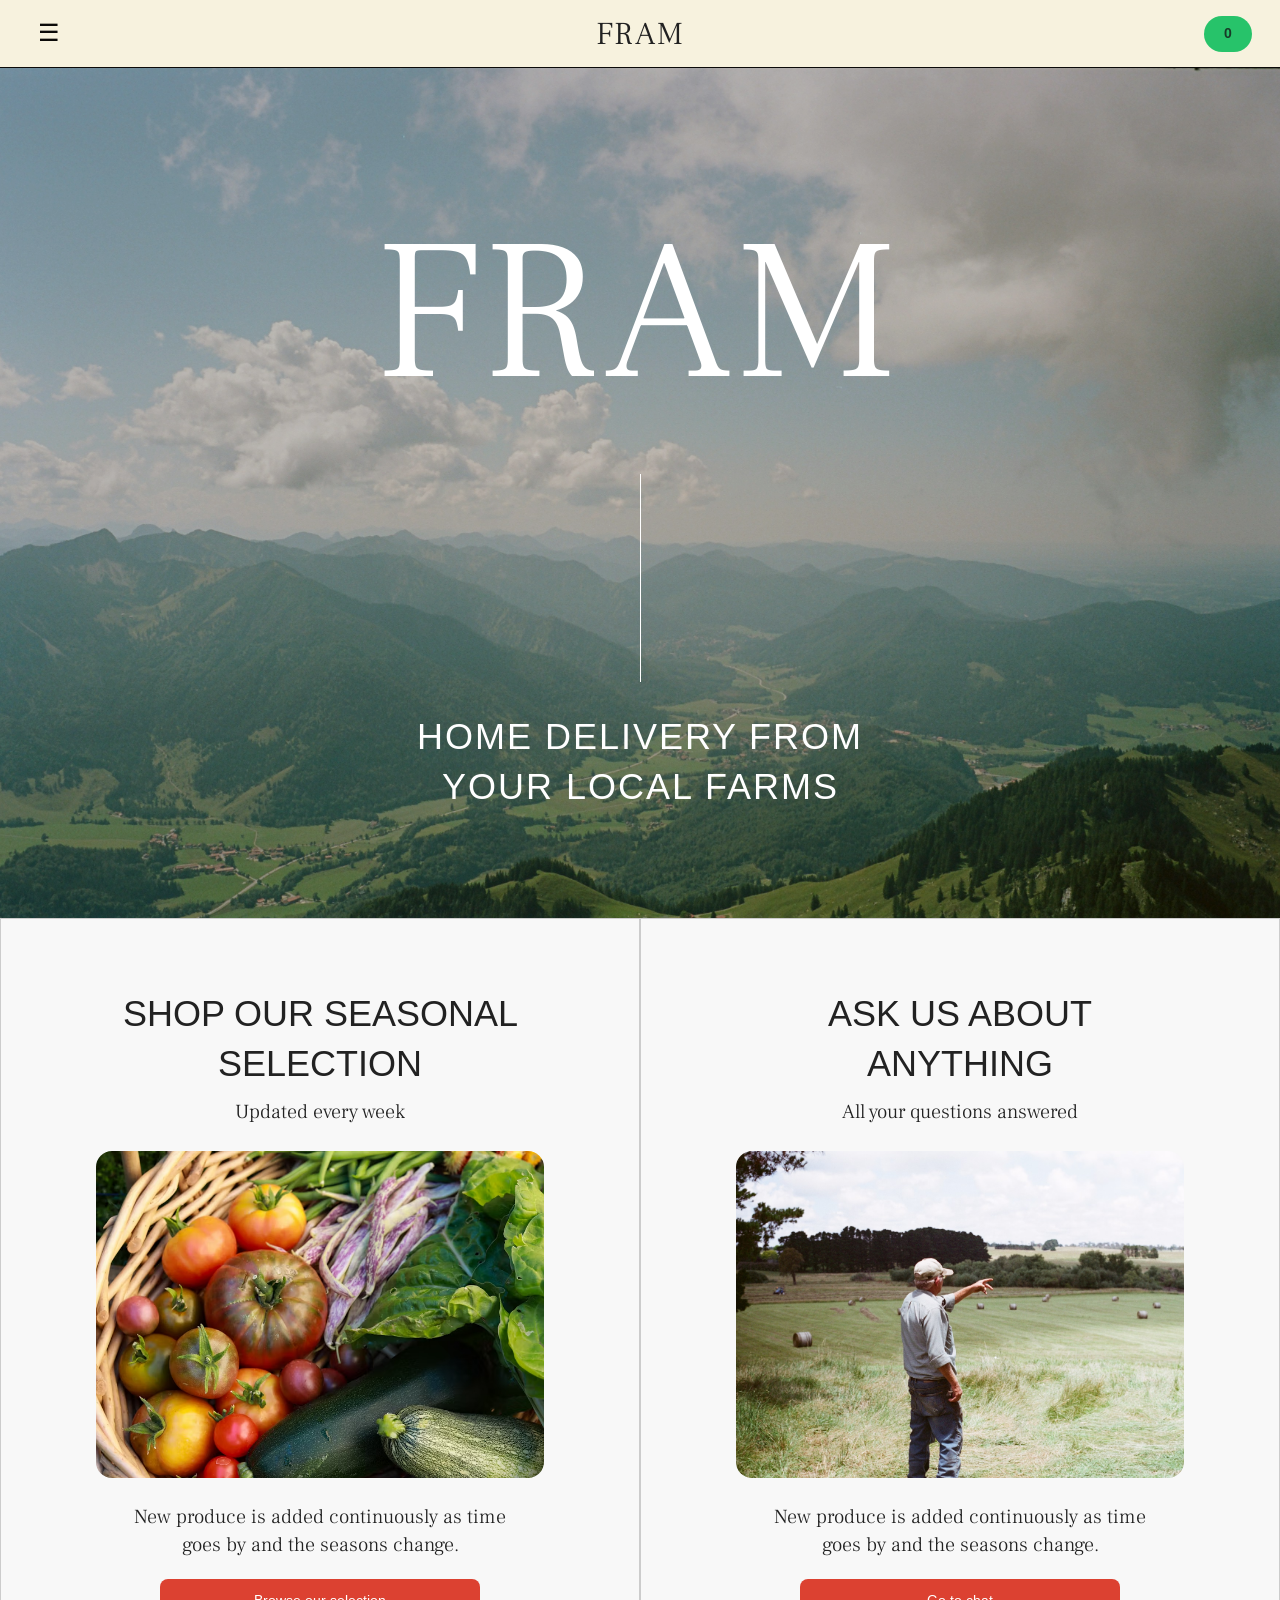
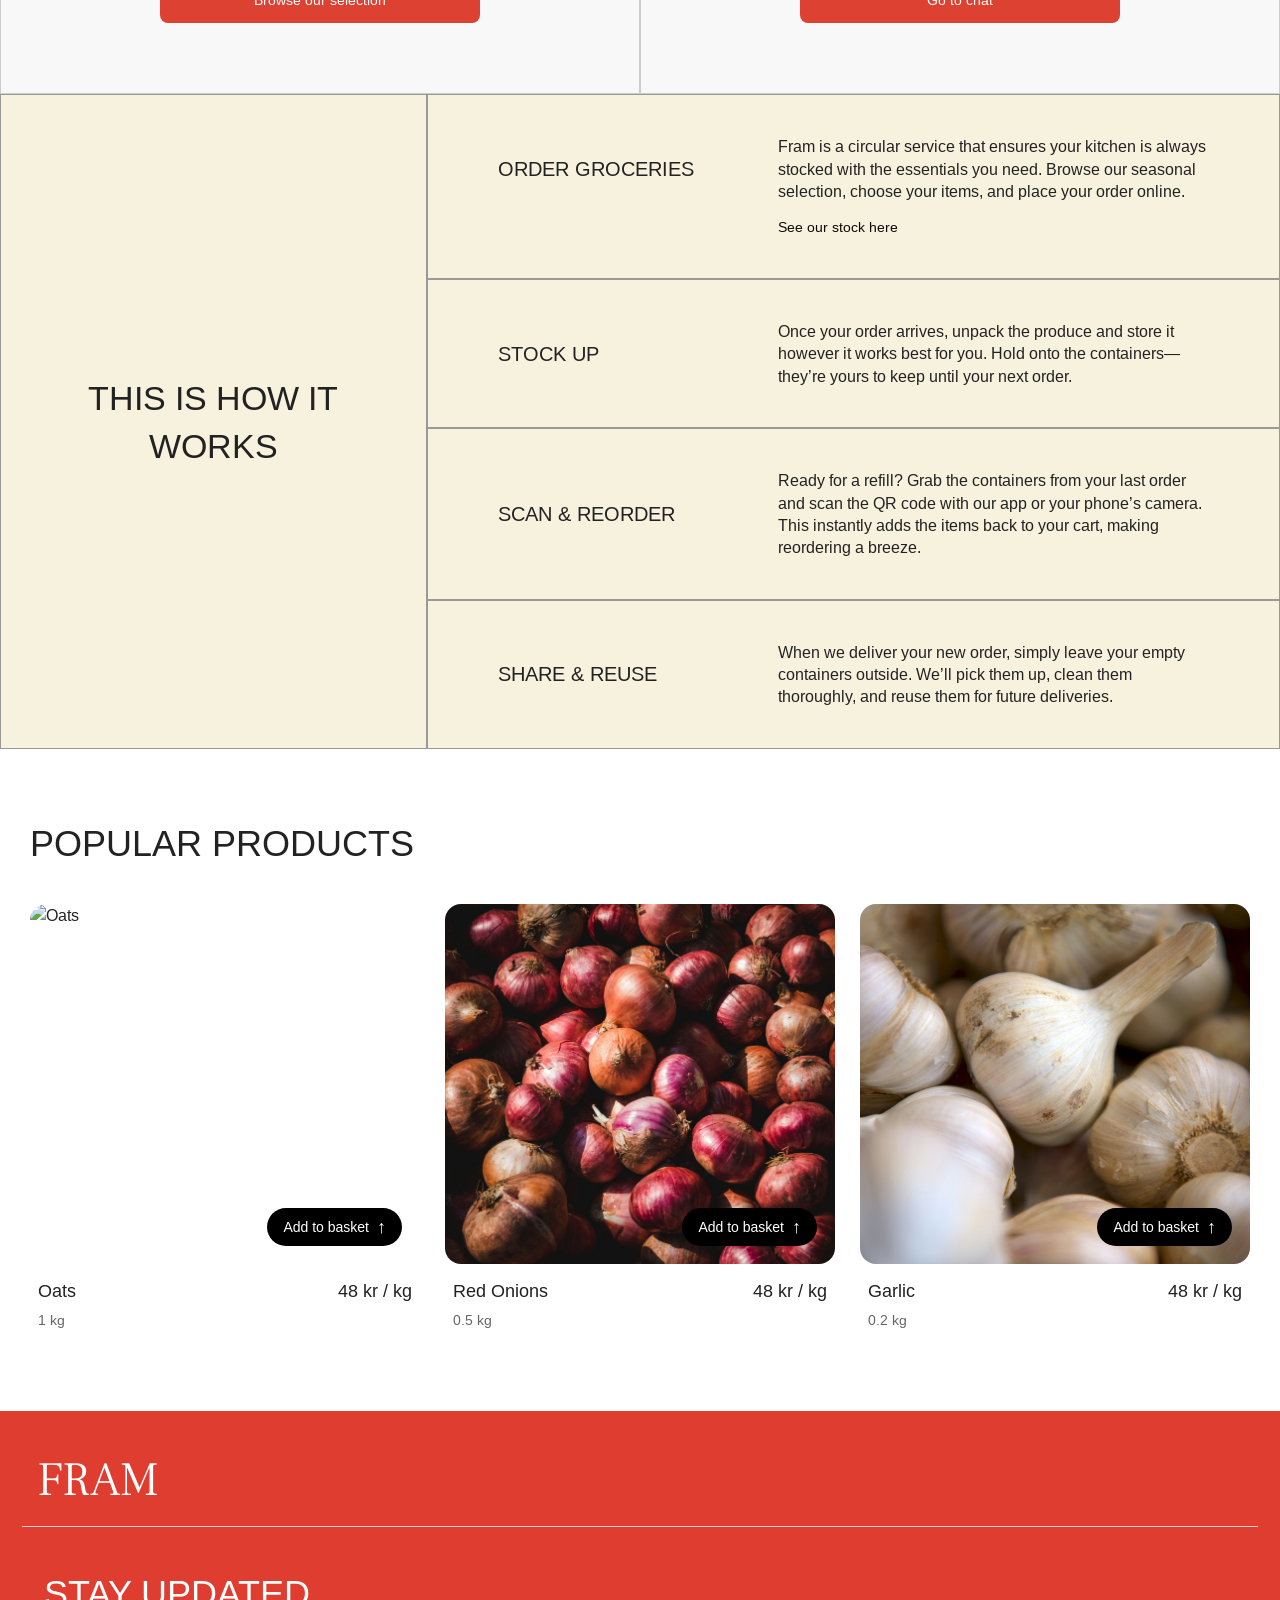
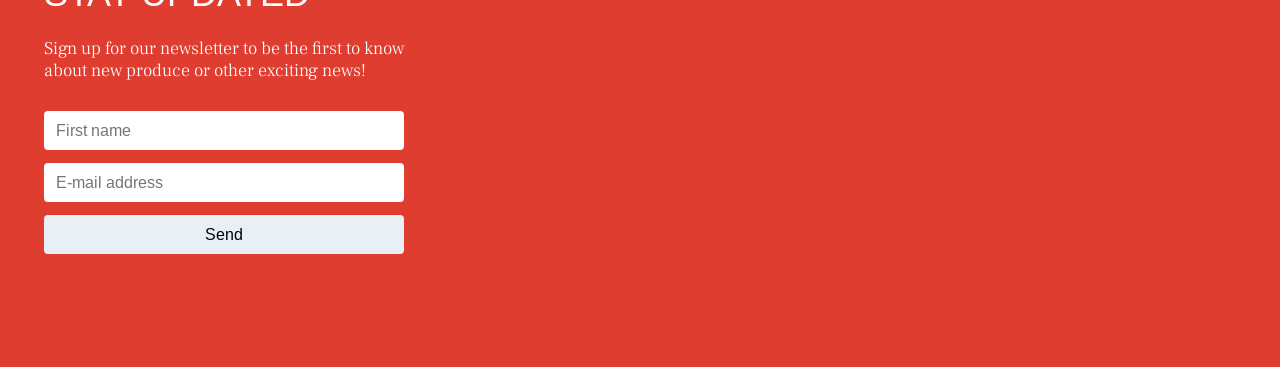
==== commit 4ef89979: "All code updated" ====
--- a/Code/index.html
+++ b/Code/index.html
@@ -11,7 +11,14 @@
 
 <body>
   <header class="topbar">
-    <button class="menu-btn" id="menuBtn" aria-label="Open menu">☰</button>
+    <button 
+        class="menu-btn" 
+        id="menuBtn" 
+        aria-label="Open menu" 
+        aria-expanded="false"
+        aria-controls="sideMenu">
+        ☰
+    </button>
     <a href="index.html" class="logo">FRAM</a>
     <div class="status-dot">0</div>
   </header>
@@ -52,7 +59,7 @@
 
     <div class="card">
       <h2>ASK US ABOUT<br>ANYTHING</h2>
-      <small>Ask your questions answered</small>
+      <small>All your questions answered</small>
       <img src="./Images/c25deee9c80f790a131451b92d7231f3281e9aed.png" alt="Farmer" />
       <p>New produce is added continuously as time<br>goes by and the seasons change.</p>
       <a href="chat.html" class="card-button">Go to chat</a>
@@ -67,29 +74,29 @@
     <div class="steps">
       <div class="step">
         <h3>ORDER GROCERIES</h3>
-        <p>Browse our seasonal selection, choose your items, and place your order online.</p>
+        <p>Fram is a circular service that ensures your kitchen is always stocked with the essentials you need. Browse our seasonal selection, choose your items, and place your order online.</p>
         <a href="products.html">See our stock here</a>
       </div>
 
       <div class="step">
         <h3>STOCK UP</h3>
-        <p>Once your order arrives, unpack the produce and store it however it works best for you.</p>
+        <p>Once your order arrives, unpack the produce and store it however it works best for you. Hold onto the containers— they’re yours to keep until your next order.</p>
       </div>
 
       <div class="step">
         <h3>SCAN & REORDER</h3>
-        <p>Ready for a refill? Scan the QR code to instantly add the items back to your cart.</p>
+        <p>Ready for a refill? Grab the containers from your last order and scan the QR code with our app or your phone’s camera. This instantly adds the items back to your cart, making reordering a breeze.</p>
       </div>
 
       <div class="step">
         <h3>SHARE & REUSE</h3>
-        <p>Leave your empty containers outside. We’ll pick them up, clean them, and reuse them.</p>
+        <p>When we deliver your new order, simply leave your empty containers outside. We’ll pick them up, clean them thoroughly, and reuse them for future deliveries.</p>
       </div>
     </div>
   </section>
 
-  <section class="products">
-    <h2>POPULAR PRODUCE</h2>
+  <section class="products popular-products">
+    <h2>POPULAR PRODUCTS</h2>
 
     <div class="product-grid">
       <article class="product">
@@ -141,11 +148,25 @@
     <div class="newsletter">
       <h3>STAY UPDATED</h3>
       <p>Sign up for our newsletter to be the first to know about new produce or other exciting news!</p>
-      <form>
-        <input type="text" placeholder="First name" />
-        <input type="email" placeholder="E-mail address" />
-        <button type="submit">Send</button>
-      </form>
+  <form>
+  <label for="firstName" class="sr-only">First name</label>
+  <input 
+    type="text" 
+    id="firstName" 
+    name="firstName"
+    placeholder="First name" 
+  />
+
+  <label for="email" class="sr-only">E-mail address</label>
+  <input 
+    type="email" 
+    id="email" 
+    name="email"
+    placeholder="E-mail address" 
+  />
+
+  <button type="submit">Send</button>
+</form>
     </div>
   </footer>
 
--- a/Code/styles.css
+++ b/Code/styles.css
@@ -105,11 +105,11 @@
 
 /* Side Menu */
 .side-menu {
-  position: absolute;
+  position: fixed;
   top: 0;
   left: 0;
   width: 475px;
-  height: 960px;
+  height: 100vh;
   background: #008F51;
   z-index: 20000;
   transform: translateX(-100%);
@@ -183,7 +183,7 @@
   position: fixed;
   inset: 0;
   background: transparent;
-  z-index: 1500;
+  z-index: 15000;
   display: none;
 }
 
@@ -320,8 +320,8 @@
 
 .card img {
   width: 100%;
-  max-width: 320px;
-  height: 220px;
+  max-width: 448px;
+  height: 327px;
   object-fit: cover;
   margin-bottom: 20px;
   border-radius: 16px;
@@ -358,10 +358,17 @@
   transition: background 0.2s ease, transform 0.2s ease;
 }
 
-@media (max-width: 768px) {
+@media (max-width: 915px) {
   .cards {
     grid-template-columns: 1fr;
   }
+   .card img {
+    width: 100%;
+    max-width: none;
+    height: 250px;
+    object-fit: cover;
+  }
+  
 }
 
 /* How it works */
@@ -447,39 +454,65 @@
 
 /* Products */
 .products {
+  padding: 50px 0;
+  overflow: hidden;
+}
+
+.popular-products {
+  background: #fff;
+  padding-left: 30px;
+}
+
+.products-list {
+  background: #f7f2de;
   padding: 50px 30px;
-  overflow: hidden;
-}
-
-body:not(.products-page) .products {
-  background: #fff;
-}
-
-.products-page .products {
-  background: #f7f2de;
 }
 
 .products h2 {
-  font-size: 32px;
-  margin-bottom: 35px;
+  font-size: 36px;
+  margin: 0 0 35px;
   font-weight: 400;
 }
 
-.product-grid {
+.products-list h2 {
+  padding-left: 0;
+}
+
+/* Index: horizontal scroll */
+.popular-products .product-grid {
   display: flex;
   gap: 25px;
   overflow-x: auto;
   scroll-snap-type: x mandatory;
   padding-bottom: 10px;
+  margin-right: -30px;
+}
+
+.popular-products .product {
+  flex: 0 0 75%;
+  scroll-snap-align: start;
+}
+
+.popular-products .product-grid::after {
+  content: "";
+  flex: 0 0 30px;
+}
+
+/* Products page: no scroll */
+.products-list .product-grid {
+  display: flex;
+  flex-direction: column;
+  gap: 28px;
+  overflow: visible;
+  padding: 0;
+}
+
+.products-list .product {
+  flex: none;
 }
 
 .product-grid::-webkit-scrollbar {
   display: none;
-}
-
-.product {
-  flex: 0 0 75%;
-  scroll-snap-align: start;
 }
 
 .product-image {
@@ -509,22 +542,11 @@
   display: flex;
   align-items: center;
   gap: 8px;
-  transition: transform 0.1s ease, box-shadow 0.1s ease;
-}
-
-.basket-btn:active {
-  transform: translateY(4px);
-  box-shadow: 0 0 0 #222;
 }
 
 .basket-btn span {
   font-size: 18px;
   line-height: 1;
-}
-
-.basket-btn:hover {
-  background: #333;
-  transition: background 0.2s ease, transform 0.2s ease;
 }
 
 .product-info {
@@ -553,14 +575,25 @@
 }
 
 @media (min-width: 768px) {
-  .product-grid {
+  .popular-products .product-grid {
     display: grid;
     grid-template-columns: repeat(3, 1fr);
     overflow: visible;
-  }
-
-  .product {
+    margin-right: 0;
+    padding-right: 30px;
+  }
+
+  .popular-products .product-grid::after {
+    display: none;
+  }
+
+  .popular-products .product {
     flex: initial;
+  }
+
+  .products-list .product-grid {
+    display: grid;
+    grid-template-columns: repeat(3, 1fr);
   }
 
   .product-image img {
@@ -570,19 +603,29 @@
 
 @media (min-width: 1200px) {
   .products {
-    padding: 70px 60px;
+    padding-top: 70px;
+    padding-bottom: 70px;
+  }
+
+  .products-list {
+    padding: 70px 30px;
   }
 
   .product-image img {
     height: 360px;
+  }
+}
+
+@media (max-width: 768px) {
+  .products h2 {
+    font-size: 24px;
   }
 }
 
 /* Partner Farms */
 .partner-farms {
   display: grid;
-  grid-template-columns: 1fr 2fr;
-  min-height: 360px;
+  grid-template-columns: 38% 62%;
   background: #f7f2de;
   border-top: 1px solid #0B0A08;
   border-bottom: 8px solid #df3d30;
@@ -608,16 +651,18 @@
   display: flex;
   justify-content: center;
   align-items: center;
-  padding: 70px;
+  padding: 60px;
+  overflow: hidden;
 }
 
 .partner-map iframe {
-  max-width: 640px;
-  height: 260px;
+  width: min(100%, 745px);
+  height: 478px;
   border-radius: 16px;
 }
 
-@media (max-width: 768px) {
+/* Tablet */
+@media (max-width: 1000px) {
   .partner-farms {
     grid-template-columns: 1fr;
   }
@@ -627,16 +672,33 @@
     border-bottom: 1px solid #0B0A08;
   }
 
+  .partner-map {
+    padding: 40px 24px;
+  }
+
+  .partner-map iframe {
+    width: 100%;
+    max-width: 745px;
+  }
+}
+
+/* Mobile */
+@media (max-width: 768px) {
+  .partner-title {
+    padding: 60px 20px;
+  }
+
   .partner-title h2 {
     font-size: 24px;
   }
 
   .partner-map {
-    padding: 30px 20px;
+    padding: 25px;
   }
 
   .partner-map iframe {
-    height: 260px;
+    width: 100%;
+    height: 459px;
   }
 }
 
@@ -692,6 +754,18 @@
   border-radius: 4px;
   font-size: 16px;
   font-family: 'Arimo', sans-serif;
+}
+
+.sr-only {
+  position: absolute;
+  width: 1px;
+  height: 1px;
+  padding: 0;
+  margin: -1px;
+  overflow: hidden;
+  clip: rect(0, 0, 0, 0);
+  white-space: nowrap;
+  border: 0;
 }
 
 .newsletter form button {
@@ -935,5 +1009,22 @@
 
   .chat-form textarea {
     height: 44px;
+    padding: 14px 18px 8px;
+    line-height: 1.2;
     }
+}
+
+.form-feedback {
+  font-size: 14px;
+  margin-top: 6px;
+}
+
+.form-feedback.error {
+  color: #ffffff;
+  font-weight: 700;
+}
+
+.form-feedback.success {
+  color: #ffffff;
+  font-weight: 700;
 }
